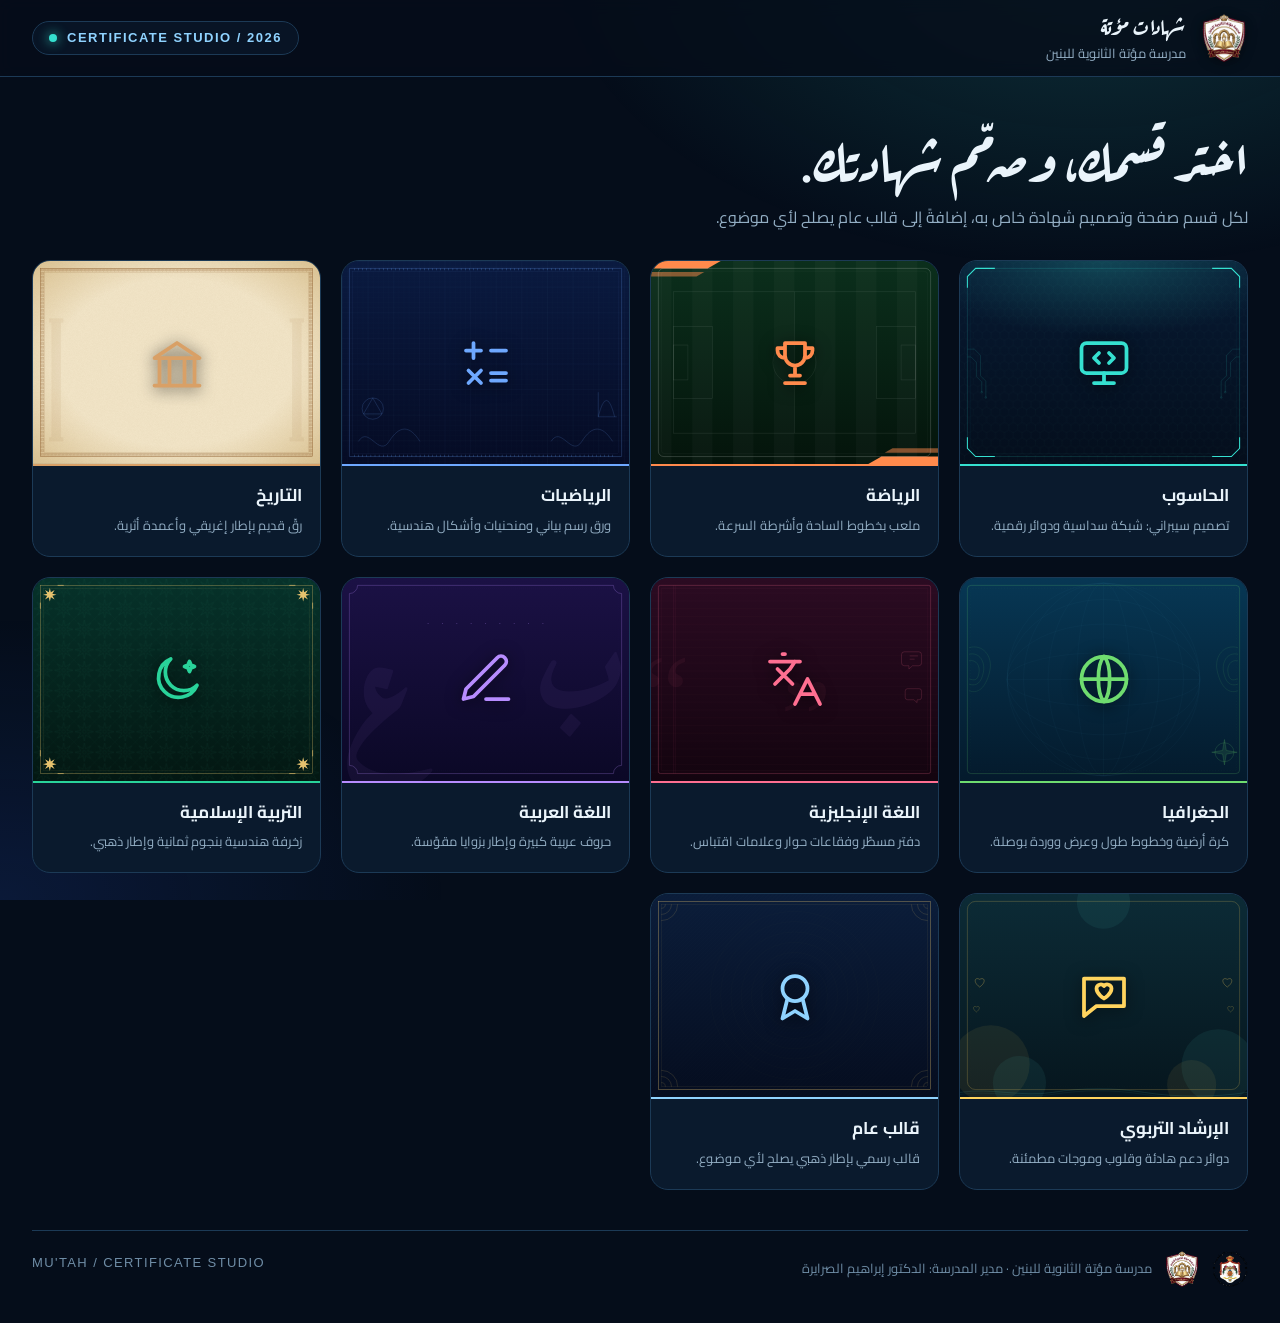
==== index.html @ 02008ee3 "Add files via upload" ====
<!doctype html>
<html lang="ar" dir="rtl">
<head>
<meta charset="utf-8">
<meta name="viewport" content="width=device-width,initial-scale=1">
<meta name="theme-color" content="#050d1a">
<title>شهادات مؤتة | الأقسام</title>
<link rel="icon" href="assets/logo-school.png">
<link rel="stylesheet" href="style.css">
</head>
<body data-page="home">
<header class="topbar"><div class="wrap top"><a class="brand" href="index.html"><img class="logo" src="assets/logo-school.png" alt="شعار مدرسة مؤتة الثانوية للبنين"><div><b>شهادات مؤتة</b><small>مدرسة مؤتة الثانوية للبنين</small></div></a><div class="tag" dir="ltr">CERTIFICATE STUDIO / 2026</div></div></header>
<main class="wrap">
<section class="intro"><h1>اختر قسمك، وصمّم شهادتك.</h1><p>لكل قسم صفحة وتصميم شهادة خاص به، إضافةً إلى قالب عام يصلح لأي موضوع.</p></section>
<div class="cards" id="cards"></div>
<footer class="foot"><div class="fl"><img src="assets/logo-ministry.png" alt="شعار وزارة التربية والتعليم"><img src="assets/logo-school.png" alt="شعار المدرسة"><span>مدرسة مؤتة الثانوية للبنين · مدير المدرسة: الدكتور إبراهيم الصرايرة</span></div><span dir="ltr">MU'TAH / CERTIFICATE STUDIO</span></footer>
</main>
<script src="logos.js"></script>
<script src="themes.js"></script>
<script src="script.js"></script>
</body>
</html>
---- style.css ----
/* شهادات مؤتة — التنسيق */
:root{color-scheme:dark;--bg:#050d1a;--panel:#0a1a2d;--line:#1c3a56;--ink:#eaf4fb;--mute:#93aec4;--dim:#6f8da6;--cyan:#35e0d0;--ice:#8fd3ff;--gold:#e6c26e;--font:MutahText,Tahoma,sans-serif;--display:MutahDisplay,MutahText,serif}
*{box-sizing:border-box}
body{margin:0;min-width:320px;background:var(--bg);color:var(--ink);font:400 15px/1.8 var(--font);isolation:isolate}
body:before{content:"";position:fixed;inset:0;z-index:-1;pointer-events:none;background:radial-gradient(60% 50% at 85% -5%,color-mix(in srgb,var(--cyan) 17%,transparent),transparent 70%),radial-gradient(50% 45% at 0% 100%,#2f6bff22,transparent 70%)}
button,input,select,textarea{font:inherit}button{cursor:pointer}button:disabled{cursor:wait;opacity:.65}
:focus-visible{outline:3px solid var(--cyan);outline-offset:3px}
svg.ui-icon{width:20px;height:20px;fill:none;stroke:currentColor;stroke-width:1.7;stroke-linecap:round;stroke-linejoin:round;flex-shrink:0}
.wrap{max-width:1560px;margin:auto;padding:0 32px}
.topbar{border-bottom:1px solid var(--line);background:#050d1acc;backdrop-filter:blur(8px)}
.top{display:flex;align-items:center;justify-content:space-between;gap:16px;height:76px}
.brand{display:flex;align-items:center;gap:14px}
.mark{width:46px;height:46px;display:grid;place-items:center;color:var(--cyan);background:color-mix(in srgb,var(--cyan) 13%,transparent);clip-path:polygon(50% 0,100% 25%,100% 75%,50% 100%,0 75%,0 25%)}
.brand b{display:block;font-size:19px;line-height:1.3}.brand small{color:var(--mute);font-size:13px}
.tag{display:inline-flex;align-items:center;gap:10px;padding:6px 16px;border:1px solid var(--line);border-radius:999px;font:700 13px/1.6 Arial,sans-serif;letter-spacing:1.5px;color:var(--ice);background:#0a1a2d99}
.tag:before,.live:before{content:"";width:8px;height:8px;border-radius:50%;background:var(--cyan);box-shadow:0 0 12px var(--cyan)}
.intro{padding:40px 0 28px}.intro h1{font-size:clamp(28px,3.6vw,42px);line-height:1.4;margin:0 0 8px}.intro p{margin:0;color:var(--mute);font-size:16px;max-width:60ch}
.work{display:grid;grid-template-columns:400px minmax(0,1fr);gap:32px;align-items:start}
.panel{position:relative;overflow:hidden;background:linear-gradient(180deg,#0d2238,var(--panel) 40%);border:1px solid var(--line);border-radius:18px}
.panel:before{content:"";position:absolute;inset:0 0 auto;height:2px;background:linear-gradient(90deg,transparent,var(--cyan),transparent);opacity:.7}
.ph{padding:26px 24px 6px}.ph h2{margin:0;font-size:20px;display:flex;align-items:center;gap:10px}.ph h2 svg{color:var(--cyan)}.ph p{margin:4px 0 0;color:var(--mute);font-size:14px}
.group{padding:20px 24px 6px}.group+.group{border-top:1px solid #1c3a5677;margin-top:6px}.group h3{margin:0 0 16px;font-size:14px;color:var(--cyan)}
.field{margin-bottom:16px}.field label{display:flex;justify-content:space-between;align-items:baseline;font-size:14px;font-weight:700;margin-bottom:8px;color:#d6e6f2}.hint{font-weight:400;color:var(--dim);font-size:13px}
input,select,textarea{display:block;width:100%;border:1px solid #27486a;border-radius:10px;background:#06121f;color:var(--ink);padding:0 14px;font-size:15px;outline:none;transition:border-color .2s,box-shadow .2s}
input,select{height:48px}textarea{padding:12px 14px;min-height:128px;max-height:260px;resize:vertical;line-height:1.9}
input::placeholder{color:var(--dim)}input:focus,select:focus,textarea:focus{border-color:var(--cyan);box-shadow:0 0 0 3px color-mix(in srgb,var(--cyan) 13%,transparent)}
input[type=date]{direction:ltr;text-align:right;color-scheme:dark}
.acts{display:grid;gap:10px;margin-top:10px;padding:20px 24px 24px;border-top:1px solid #1c3a5677;background:#06121f88}
.btn{display:flex;align-items:center;justify-content:center;gap:10px;min-height:48px;padding:0 16px;border-radius:10px;border:1px solid transparent;font-weight:700;font-size:15px;transition:background .2s,transform .2s}.btn:hover{transform:translateY(-1px)}
.btn-p{background:var(--cyan);color:#032a2a}.btn-p:hover{background:#6af0e3}
.btn-s{background:#12304b;border-color:#2b5379;color:var(--ink)}.btn-s:hover{background:#18405f}
.btn-t{background:none;color:var(--mute);min-height:40px;font-weight:600;font-size:14px}.btn-t:hover{color:var(--ink)}
.note{display:flex;gap:8px;margin:0;color:var(--dim);font-size:13px;line-height:1.7}.note svg{width:16px;height:16px;margin-top:3px}
.pv-head{flex-wrap:wrap;display:flex;justify-content:space-between;align-items:center;gap:12px;margin-bottom:14px}.pv-head h2{margin:0;font-size:20px}.live{display:inline-flex;align-items:center;gap:8px;color:#8fe9d9;font-size:14px}
.stage{position:relative;padding:28px;border:1px solid var(--line);border-radius:18px;background:radial-gradient(70% 90% at 50% 0%,#1c4a6a40,transparent 75%),#08162a}
.stage:before,.stage:after{content:"";position:absolute;width:24px;height:24px;border:2px solid var(--cyan);opacity:.7}
.stage:before{top:10px;inset-inline-start:10px;border-width:2px 0 0 2px}[dir=rtl] .stage:before{border-width:2px 2px 0 0}
.stage:after{bottom:10px;inset-inline-end:10px;border-width:0 2px 2px 0}[dir=rtl] .stage:after{border-width:0 0 2px 2px}
.art{width:100%;aspect-ratio:1400/990;background:var(--bg);box-shadow:0 20px 60px #0009;overflow:hidden}.art>svg{width:100%;height:100%;display:block}
.specs{display:grid;grid-template-columns:repeat(3,1fr);gap:12px;margin-top:16px}
.spec{display:flex;align-items:center;gap:12px;padding:14px 16px;border:1px solid var(--line);border-radius:12px;background:#0a1a2d99}.spec svg{color:var(--cyan);width:22px;height:22px}.spec b{display:block;font-size:14px}.spec small{display:block;color:var(--mute);font-size:13px}
.foot{display:flex;justify-content:space-between;gap:12px;margin-top:40px;padding:20px 0 36px;border-top:1px solid var(--line);color:var(--dim);font-size:13px}.foot span[dir=ltr]{font-family:Arial,sans-serif;letter-spacing:1.4px}
.toast{position:fixed;left:50%;bottom:24px;transform:translate(-50%,20px);padding:14px 22px;max-width:calc(100% - 32px);border:1px solid color-mix(in srgb,var(--cyan) 40%,transparent);border-radius:12px;background:#0f3338;color:#e0fff7;font-size:14px;opacity:0;pointer-events:none;transition:.2s;z-index:10;box-shadow:0 8px 35px #0008}.toast.show{opacity:1;transform:translate(-50%,0)}
.sr-only{position:absolute;width:1px;height:1px;margin:-1px;overflow:hidden;clip:rect(0,0,0,0);white-space:nowrap;border:0}
@media(min-width:1101px){.preview{position:sticky;top:24px}}
@media(max-width:1100px){.wrap{padding:0 22px}.work{grid-template-columns:340px minmax(0,1fr);gap:22px}.stage{padding:18px}.specs{grid-template-columns:1fr}}
@media(max-width:900px){.work{grid-template-columns:1fr}.preview{order:-1}.specs{grid-template-columns:repeat(3,1fr)}.spec{flex-direction:column;text-align:center;gap:6px;padding:12px 8px}}
@media(max-width:640px){.wrap{padding:0 16px}.top{height:64px}.brand b{font-size:16px}.tag{font-size:11px;padding:4px 10px}.intro{padding:28px 0 20px}.intro p{font-size:14px}.stage{padding:12px;border-radius:14px}.stage:before,.stage:after{display:none}.specs{grid-template-columns:1fr}.spec{flex-direction:row;text-align:start}.foot{flex-direction:column;text-align:center}}
@media(prefers-reduced-motion:reduce){*{transition:none!important}}
@media print{@page{size:A4 landscape;margin:0}html,body{width:297mm;height:210mm;margin:0;background:#050d1a!important;print-color-adjust:exact;-webkit-print-color-adjust:exact}body:before,.topbar,.intro,.panel,.pv-head,.specs,.foot,.toast,.stage:before,.stage:after{display:none!important}.wrap,.work,.preview,.stage{display:block!important;position:static;width:297mm;height:210mm;max-width:none;margin:0;padding:0;border:0;border-radius:0;background:none;box-shadow:none}.art{width:297mm;height:210mm;aspect-ratio:auto;box-shadow:none}}

/* شريط الأقسام */
.depts{display:flex;flex-wrap:wrap;gap:10px;margin:0 0 28px}
.chip{display:inline-flex;align-items:center;gap:8px;min-height:44px;padding:0 16px;border:1px solid var(--line);border-radius:999px;background:#0a1a2d99;color:var(--mute);font-weight:700;font-size:14px;transition:color .2s,border-color .2s,background .2s}
.chip svg{width:18px;height:18px;color:var(--c)}
.chip:hover{color:var(--ink);border-color:var(--c)}
.chip[aria-pressed=true],.chip[aria-current=page]{color:var(--ink);border-color:var(--c);background:color-mix(in srgb,var(--c) 16%,#0a1a2d);box-shadow:inset 0 0 0 1px var(--c)}
@media(max-width:640px){.depts{flex-wrap:nowrap;overflow-x:auto;padding-bottom:8px;margin-bottom:20px}.chip{flex-shrink:0}}

/* صفحات المواضيع والصفحة الرئيسية */
.brand{color:inherit;text-decoration:none}a.chip{text-decoration:none}
.cards{display:grid;grid-template-columns:repeat(auto-fill,minmax(270px,1fr));gap:20px}
.card{display:block;color:inherit;text-decoration:none;border:1px solid var(--line);border-radius:18px;overflow:hidden;background:#0a1a2d;transition:transform .2s,border-color .2s}
.card:hover{transform:translateY(-3px);border-color:var(--c)}
.thumb{position:relative;aspect-ratio:1400/990;overflow:hidden}.thumb>svg{width:100%;height:100%;display:block}
.thumb .ico{position:absolute;inset:0;display:grid;place-items:center}.thumb .ico svg{width:60px;height:60px;color:var(--c);stroke-width:1.5;filter:drop-shadow(0 2px 8px #000a)}
.meta{padding:14px 18px 18px;border-top:2px solid var(--c)}.meta b{display:block;font-size:17px}.meta small{color:var(--mute);font-size:13px}

/* الخطوط والشعارات ومحدّد النمط */
.intro h1,.brand b{font-family:var(--display);font-weight:700}
.intro h1{font-size:clamp(34px,4.4vw,54px);line-height:1.45}
.brand b{font-size:22px}
.logo{width:48px;height:48px;object-fit:contain;filter:drop-shadow(0 2px 6px #0007)}
.foot .fl{display:flex;align-items:center;gap:12px}.foot .fl img{height:36px;width:auto;object-fit:contain}
.styles{display:flex;flex-wrap:wrap;gap:8px}
.sty{display:inline-flex;align-items:center;gap:8px;min-height:40px;padding:0 16px 0 12px;border:1px solid var(--line);border-radius:999px;background:#0a1a2d99;color:var(--mute);font-weight:700;font-size:14px;transition:color .2s,border-color .2s,background .2s}
.sty i{width:20px;height:20px;border-radius:50%;border:1px solid #fff5;flex-shrink:0}
.sty:hover{color:var(--ink)}
.sty[aria-pressed=true]{color:var(--ink);border-color:var(--cyan);background:color-mix(in srgb,var(--cyan) 16%,#0a1a2d);box-shadow:inset 0 0 0 1px var(--cyan)}
@media(max-width:640px){.brand b{font-size:18px}.logo{width:40px;height:40px}}

/* صفّا التحكم: النمط والخلفية */
.ctrls{display:flex;flex-direction:column;gap:10px;margin-bottom:14px}
.cg{display:flex;align-items:center;gap:12px;flex-wrap:wrap}.cg>span{min-width:56px;color:var(--dim);font-size:13px;font-weight:700}
.sty svg{width:40px;height:28px;border-radius:6px;border:1px solid #fff5;flex-shrink:0;background:#06121f}
.sty.bg{padding-inline-start:8px}
@media(max-width:640px){.cg>span{min-width:100%}}
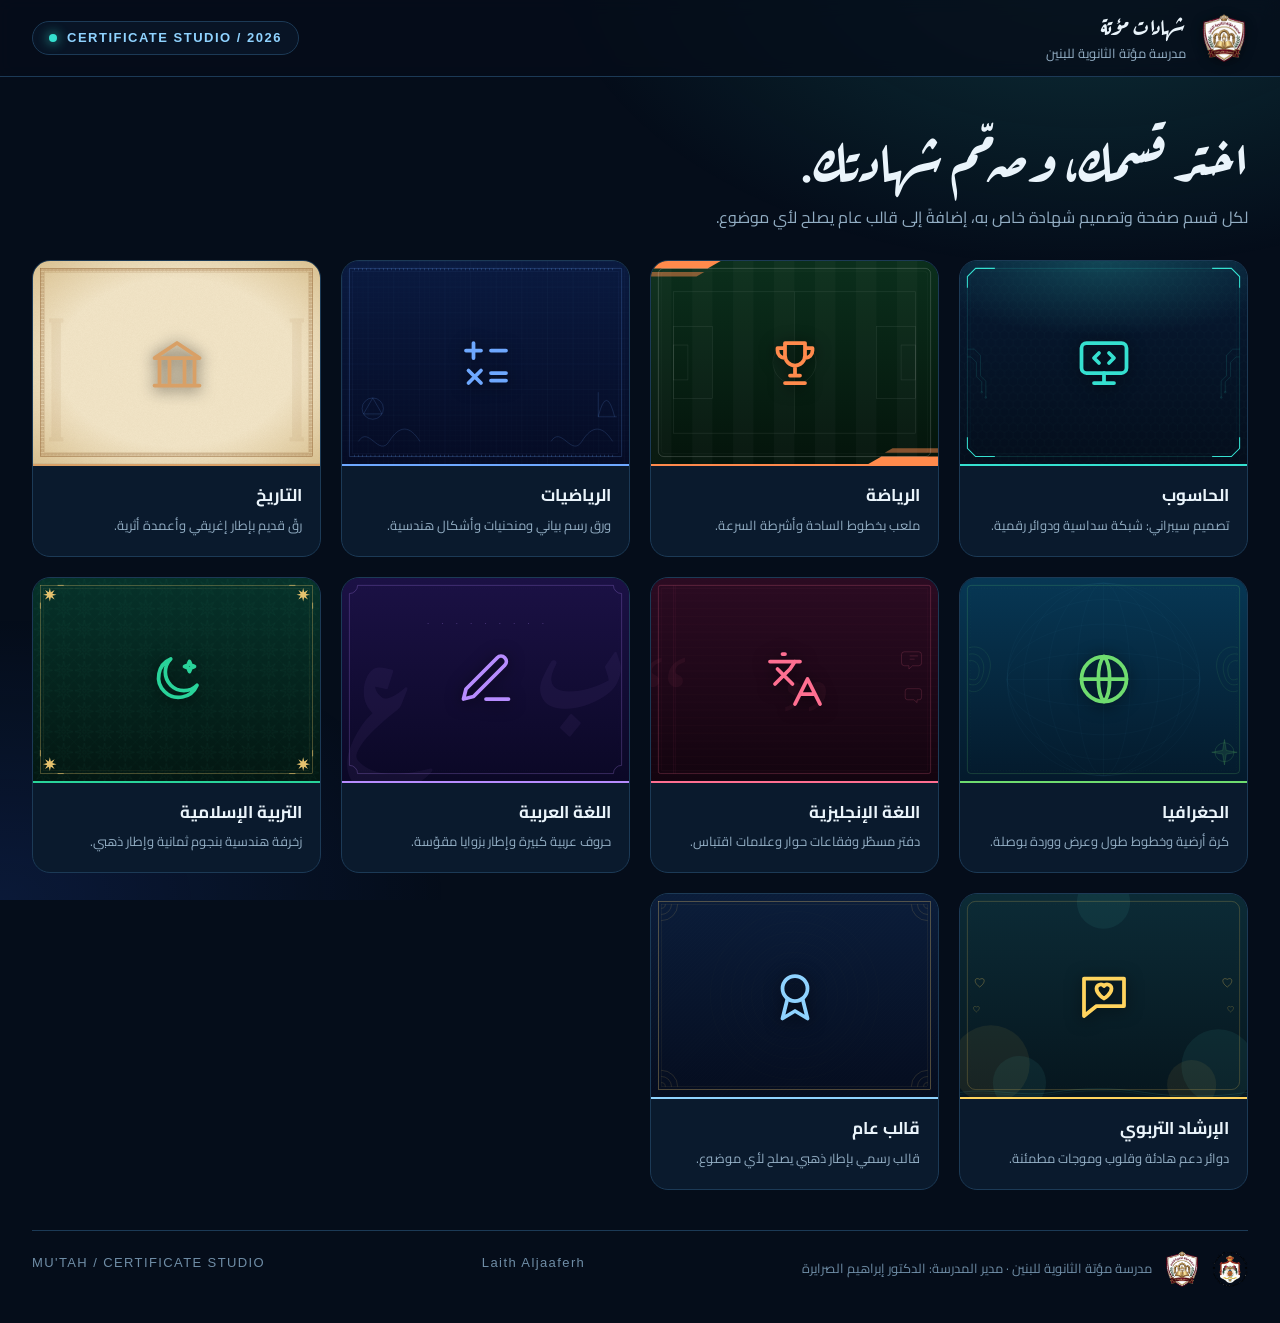
==== commit 7558ff3b: "Update index.html" ====
--- a/index.html
+++ b/index.html
@@ -13,7 +13,7 @@
 <main class="wrap">
 <section class="intro"><h1>اختر قسمك، وصمّم شهادتك.</h1><p>لكل قسم صفحة وتصميم شهادة خاص به، إضافةً إلى قالب عام يصلح لأي موضوع.</p></section>
 <div class="cards" id="cards"></div>
-<footer class="foot"><div class="fl"><img src="assets/logo-ministry.png" alt="شعار وزارة التربية والتعليم"><img src="assets/logo-school.png" alt="شعار المدرسة"><span>مدرسة مؤتة الثانوية للبنين · مدير المدرسة: الدكتور إبراهيم الصرايرة</span></div><span dir="ltr">MU'TAH / CERTIFICATE STUDIO</span></footer>
+<footer class="foot"><div class="fl"><img src="assets/logo-ministry.png" alt="شعار وزارة التربية والتعليم"><img src="assets/logo-school.png" alt="شعار المدرسة"><span>مدرسة مؤتة الثانوية للبنين · مدير المدرسة: الدكتور إبراهيم الصرايرة</span></div> <span class="developer-name" dir="ltr">Laith Aljaaferh</span><span dir="ltr">MU'TAH / CERTIFICATE STUDIO</span></footer>
 </main>
 <script src="logos.js"></script>
 <script src="themes.js"></script>
